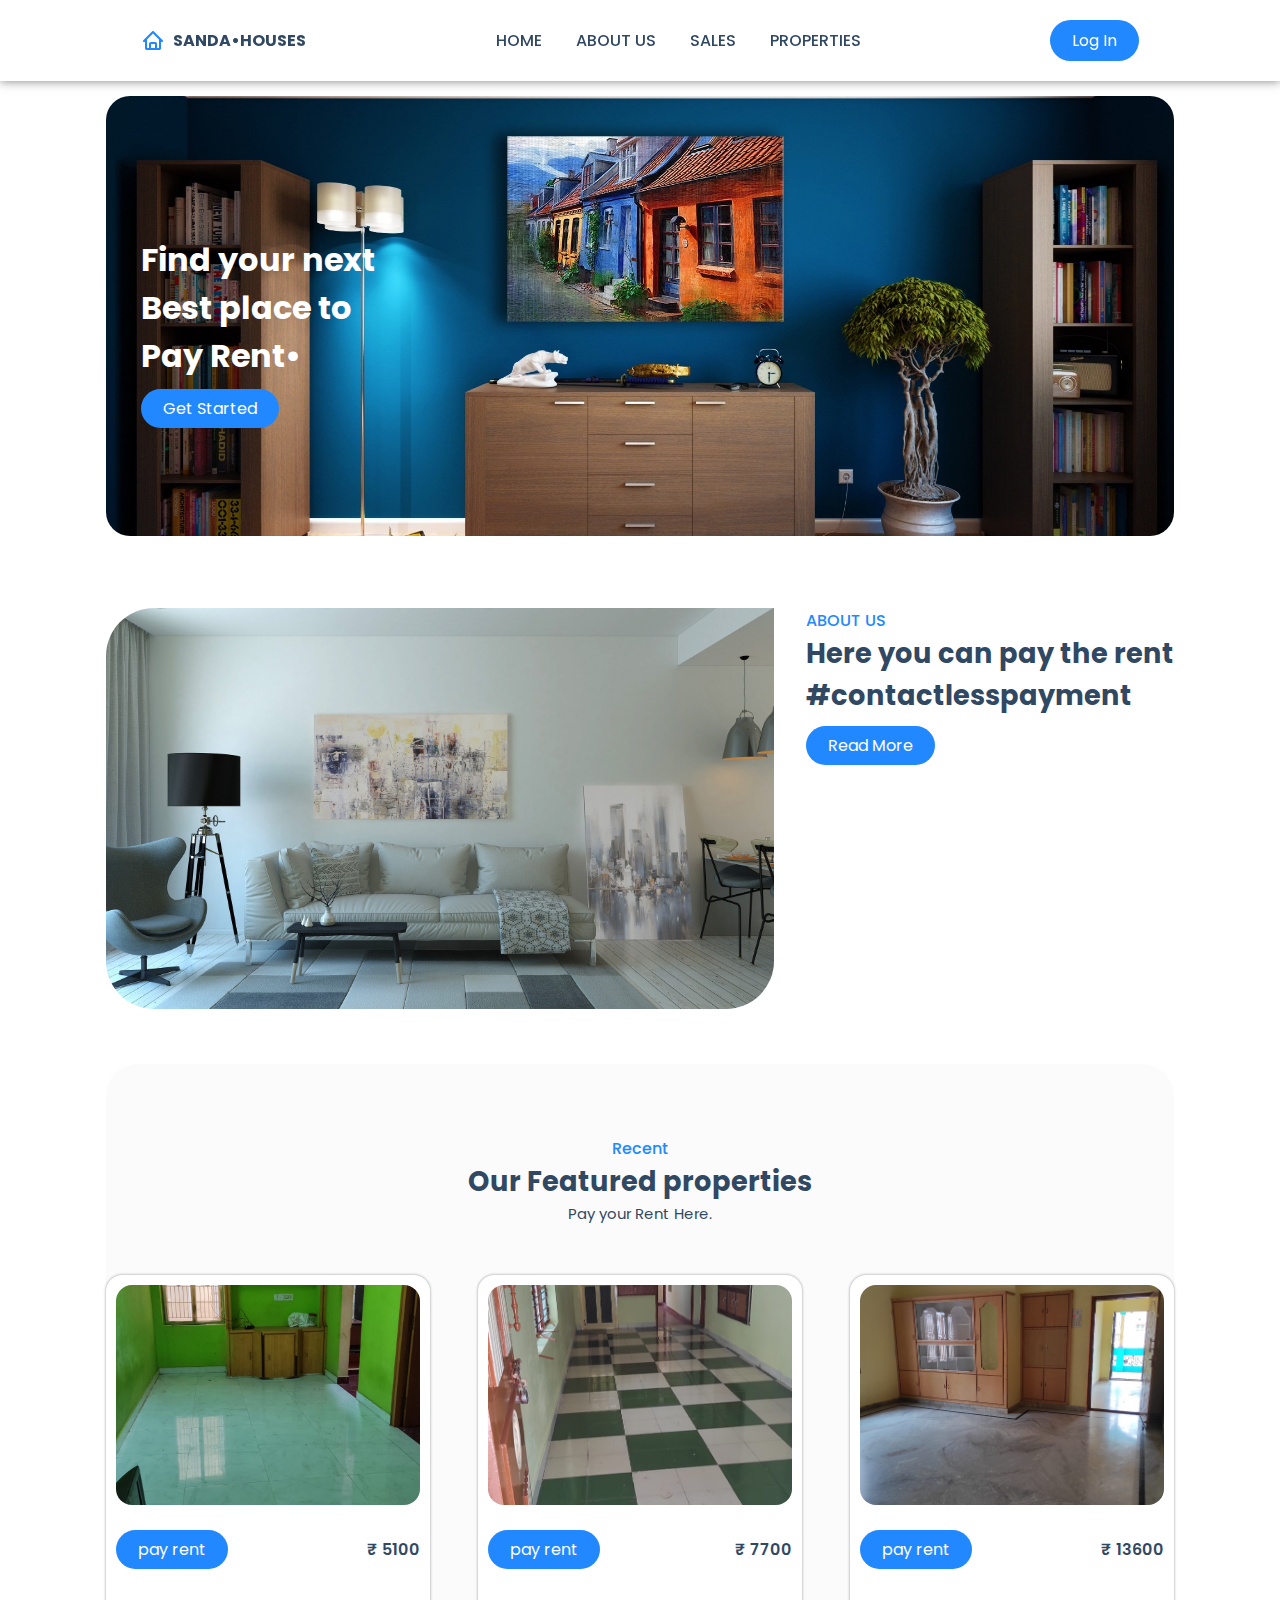
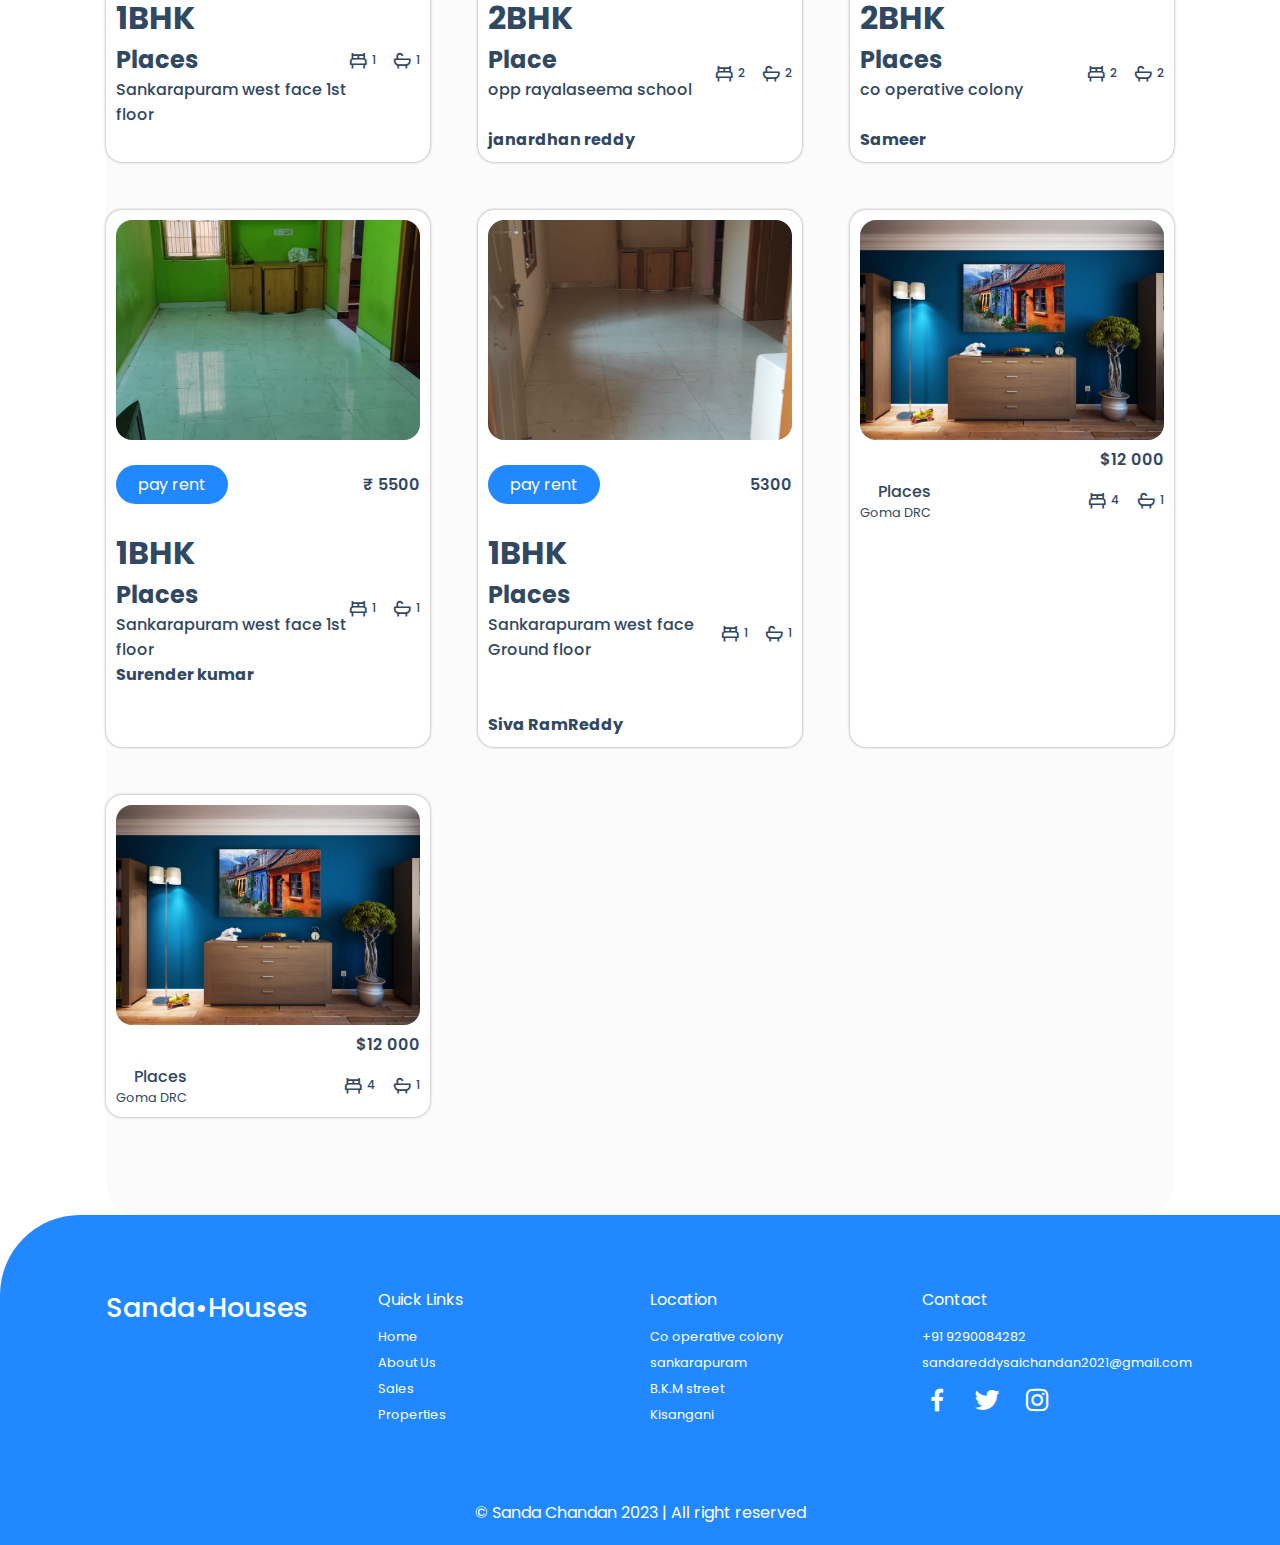
==== index.html @ 8b3c534a "initial commit" ====
<!DOCTYPE html>
<html lang="en">
  <head>
    <meta charset="UTF-8" />
    <meta http-equiv="X-UA-Compatible" content="IE=edge" />
    <meta name="viewport" content="width=device-width, initial-scale=1.0" />
    <title>Home - House Rental | Rajendra</title>
    <!-- Custom CSS -->
    <link rel="stylesheet" href="css/style.css" />
    <!-- Icons -->
    <link
      rel="stylesheet"
      href="https://cdn.jsdelivr.net/npm/boxicons@latest/css/boxicons.min.css"
    />
  </head>
  <body>
    <!-- NAVIGATION BAR -->
    <header>
      <div class="nav container">
        <a href="index.html" class="logo"
          ><i class="bx bx-home"></i>SANDA&bull;HOUSES</a
        >
        <input type="checkbox" name="" id="menu" />
        <label for="menu" class="bx bx-menu" id="menu-icon"></label>
        <ul class="navbar">
          <li><a href="#home">Home</a></li>
          <li><a href="#about">About Us</a></li>
          <li><a href="#sales">Sales</a></li>
          <li><a href="#prop">Properties</a></li>
        </ul>
        <a href="login.html" class="btn">Log In</a>
      </div>
    </header>

    <!-- HOME SECTION -->
    <section class="home container" id="home">
      <div class="home-text">
        <h1>Find your next<br />Best place to<br />Pay Rent&bull;</h1>
        <a href="#prop" class="btn">Get Started</a>
      </div>
    </section>

    <!-- ABOUT SECTION -->
    <section class="about container" id="about">
      <div class="about-img">
        <img src="./images/home.jpg" alt="" />
      </div>
      <div class="about-text">
        <span>About Us</span>
        <h2>Here you can pay the rent <br /> #contactlesspayment</h2>
        <p>
          
        </p>
        <p>
          
        </p>
        <a href="" class="btn">Read More</a>
      </div>
    </section>

 

    <!-- PROPERTIES SECTION -->
    <section class="prop container" id="prop">
      <div class="heading">
        <span>Recent</span>
        <h2>Our Featured properties</h2>
        <p>
          Pay your Rent 
          Here.
        </p>
      </div>
      <div class="prop-cont container" >

        <div class="box">
          <img src="./images/sanka 1bhk.jpg" alt="" /><br><br>
          
          <a href="mompayment.html" class="btn">pay rent</a>
          <h3>₹ 5100</h3>
          <div class="content">
            <div class="text">
              <h1>1BHK</h1>
              <h2>Places</h2>
              <h3>Sankarapuram west face 1st floor </h3><br><br>
              <h4> </h4>
              
            </div>
            <div class="icon">
              <i class="bx bx-bed"><span>1</span></i>
              <i class="bx bx-bath"><span>1</span></i>
            </div>
          </div>
        </div>
        <div class="box">
          <img src="./images/2bhk co.jpg" alt="" /><br>
          <br />
          <a href="payment.html" class="btn">pay rent</a>
          <h3>₹ 7700</h3>
          <div class="content">
            <div class="text">
              <h1>2BHK</h1>
              <h2>Place</h3>
              <h3>opp rayalaseema school</h3>
              <br><br>
              <h4> janardhan reddy</h4>
            </div>
            <div class="icon">
              <i class="bx bx-bed"><span>2</span></i>
              <i class="bx bx-bath"><span>2</span></i>
            </div>
          </div>
        </div>

        <div class="box">
          <img src="./images/2bhk 133.jpg" alt="" /><br><br>
          <a href="payment.html" class="btn">pay rent</a>
          <h3>₹ 13600</h3>
          <div class="content">
            <div class="text">
              <h1>2BHK</h1>
              <h2>Places</h2>
              <h3>co operative colony</h3><br><br>
                <h4> Sameer</h4>
            </div>
            <div class="icon">
              <i class="bx bx-bed"><span>2</span></i>
              <i class="bx bx-bath"><span>2</span></i>
            </div>
          </div>
        </div>

        <div class="box">
          <img src="./images/sanka 1bhk.jpg" alt="" /><br><br>
          
          <a href="mompayment.html" class="btn">pay rent</a>
          <h3>₹ 5500</h3>
          <div class="content">
            <div class="text">
              <h1>1BHK</h1>
              <h2>Places</h2>
              <h3>Sankarapuram west face 1st floor </h3><br><br>
              <h4> Surender kumar</h4>
              
            </div>
            <div class="icon">
              <i class="bx bx-bed"><span>1</span></i>
              <i class="bx bx-bath"><span>1</span></i>
            </div>
          </div>
        </div>

        <div class="box">
          <img src="./images/1Bhk san west.jpg" alt="" /><br><br>
          <a href="" class="btn">pay rent</a>
          <h3>5300</h3>
          <div class="content">
            <div class="text">
              <h1>1BHK</h1>
              <h2>Places</h2>
              <h3>Sankarapuram west face Ground floor</h3><br><br>
              <br>
              <br>
              <h4>Siva RamReddy</h4>
            </div>
            <div class="icon">
              <i class="bx bx-bed"><span>1</span></i>
              <i class="bx bx-bath"><span>1</span></i>
            </div>
          </div>
        </div>

        <div class="box">
          <img src="./images/home3.jpg" alt="" />
          <h3>$12 000</h3>
          <div class="content">
            <div class="text">
              <h3>Places</h3>
              <p>Goma DRC</p>
            </div>
            <div class="icon">
              <i class="bx bx-bed"><span>4</span></i>
              <i class="bx bx-bath"><span>1</span></i>
            </div>
          </div>
        </div>

        <div class="box">
          <img src="./images/home3.jpg" alt="" />
          <h3>$12 000</h3>
          <div class="content">
            <div class="text">
              <h3>Places</h3>
              <p>Goma DRC</p>
            </div>
            <div class="icon">
              <i class="bx bx-bed"><span>4</span></i>
              <i class="bx bx-bath"><span>1</span></i>
            </div>
          </div>
        </div>
      </div>
    </section>

 
    <!-- FOOTER SECTION -->
    <section class="footer">
      <div class="foot-cont container">
        <h2>Sanda&bull;Houses</h2>
        <div class="footer-box">
          <h3>Quick Links</h3>
          <a href="#home">Home</a>
          <a href="#about">About Us</a>
          <a href="#sales">Sales</a>
          <a href="#prop">Properties</a>
        </div>

        <div class="footer-box">
          <h3>Location</h3>
          <a href="#prop">Co operative colony</a>
          <a href="#prop">sankarapuram</a>
          <a href="#prop">B.K.M street</a>
          <a href="#prop">Kisangani</a>
        </div>

        <div class="footer-box">
          <h3>Contact</h3>
          <a href="#">+91 9290084282</a>
          <a href="#">sandareddysaichandan2021@gmail.com</a>
          <div class="social">
            <a href="#"><i class="bx bxl-facebook"></i></a>
            <a href="#"><i class="bx bxl-twitter"></i></a>
            <a href="#"><i class="bx bxl-instagram"></i></a>
          </div>
        </div>
      </div>
    </section>

    <div class="copy">
      <p>&#169; Sanda Chandan 2023 | All right reserved</p>
    </div>
  </body>
</html>
---- css/style.css ----
@import url("https://fonts.googleapis.com/css2?family=Poppins:wght@300;400;500;600&display=swap");

* {
  margin: 0;
  padding: 0;
  box-sizing: border-box;
  font-family: "Poppins", sans-serif;
  scroll-behavior: smooth;
  scroll-padding-top: 4rem;
  list-style: none;
  text-decoration: none;
}

:root {
  --primary-color: #2288ff;
  --second-color: #192f6a;
  --text-color: #314863;
  --back-color: #fff;
  --hover-color: #3492fd;
  --box-shadow: 0 0 3px rgba(0, 0, 0, 0.4);
}
img {
  width: 100%;
}
body {
  color: var(--text-color);
}

header {
  display: block;
  width: 100%;
  box-shadow: 0 0 10px rgba(0, 0, 0, 0.5);
  background: var(--back-color);
  position: fixed;
  top: 0;
  left: 0;
  z-index: 100;
}

section {
  padding: 4.5rem 0 3rem;
}

.container {
  max-width: 1068px;
  margin-left: auto;
  margin-right: auto;
}

/* Naviagtion bar */
.nav {
  display: flex;
  align-items: center;
  justify-content: space-between;
  padding: 20px 35px;
}
.logo {
  display: flex;
  align-items: center;
  column-gap: 0.5rem;
  font-size: 1rem;
  font-weight: 700;
  color: var(--text-color);
  text-transform: uppercase;
}
.logo .bx {
  font-size: 24px;
  color: var(--primary-color);
}
.navbar {
  display: flex;
}
.navbar a {
  padding: 8px 17px;
  color: var(--text-color);
  font-size: 1rem;
  text-transform: uppercase;
  font-weight: 500;
}
.navbar a:hover {
  color: var(--primary-color);
}
#menu {
  display: none;
}
#menu-icon {
  font-size: 24px;
  cursor: pointer;
  display: none;
}
.btn {
  padding: 8px 22px;
  background: var(--primary-color);
  color: var(--back-color);
  border-radius: 5rem;
}
.btn:hover {
  background: var(--second-color);
}

/* Home section */
.home {
  margin-top: 6rem;
  background: url(../images/home3.jpg);
  background-repeat: no-repeat;
  background-size: cover;
  background-position: center;
  height: 440px;
  border-radius: 1.5rem;
  display: flex;
  align-items: center;
}
.home-text {
  padding-left: 35px;
}
.home-text h1 {
  color: var(--back-color);
  /* color: rgba(255, 255, 255, 0.788); */
  font-size: 2rem;
  margin-bottom: 1rem;
}

.about {
  display: grid;
  grid-template-columns: repeat(auto-fit, minmax(18rem, auto));
  gap: 2rem;
}

.about-img img {
  border-radius: 3rem 0 3rem 3rem;
}

.about-text span {
  font-size: 1rem;
  text-transform: uppercase;
  font-weight: 500;
  color: var(--primary-color);
}

.about-text h2 {
  font-size: 1.7rem;
}

.about-text p {
  font-size: 0.93rem;
  margin: 1rem 0 1rem;
}

.sale {
  display: grid;
  grid-template-columns: repeat(auto-fit, minmax(240px, auto));
  gap: 2.4rem;
}

.sale .box {
  padding: 20px;
  background: var(--back-color);
  box-shadow: var(--box-shadow);
  text-align: center;
  border-radius: 2rem;
}

.sale .box:hover {
  background: var(--second-color);
  color: var(--back-color);
  transition: 0.3s all linear;
}

.sale .box .bx {
  padding: 10px;
  border-radius: 50%;
  background: #f6f6f6;
  color: var(--primary-color);
  font-size: 20px;
}
.sale .box h3 {
  font-size: 1.1rem;
  margin: 1rem 0 0.4rem;
}
.sale .box p {
  font-size: 00.93rem;
}

.heading {
  text-align: center;
}

.heading span {
  font-weight: 500;
  color: var(--primary-color);
}

.heading h2 {
  font-size: 1.7rem;
}
.heading p {
  font-size: 00.93rem;
}

.prop {
  background: #fbfbfb;
  border-radius: 2rem;
}

.prop-cont {
  display: grid;
  grid-template-columns: repeat(auto-fit, minmax(240px, auto));
  gap: 3rem;
  padding: 50px 0;
}

.prop-cont .box {
  background: var(--back-color);
  padding: 10px;
  border-radius: 1rem;
  box-shadow: var(--box-shadow);
}
.prop-cont .box:hover {
  transform: translateY(-10px);
  transition: 0.5s;
}
.prop-cont .box img {
  border-radius: 1rem;
  height: 220px;
  object-fit: cover;
  object-position: center;
}
.prop-cont .box h3 {
  font-size: 1rem;
  font-weight: 600;
  float: right;
}
.prop-cont .box .content {
  display: flex;
  justify-content: space-between;
  margin-top: 2rem;
}
.prop-cont .box .content .text h3 {
  font-weight: 500;
}
.prop-cont .box .content .text p {
  font-size: 0.8rem;
}
.prop-cont .box .content .icon {
  display: flex;
  align-items: center;
  column-gap: 1rem;
}

.prop-cont .box .content .icon .bx {
  display: flex;
  align-items: center;
  font-size: 20px;
}
.prop-cont .box .content .icon span {
  font-size: 12px;
  font-weight: 500;
  margin-left: 4px;
}

.newsletter {
  display: flex;
  flex-direction: column;
  align-items: center;
  row-gap: 2rem;
  justify-content: center;
  text-align: center;
}

.newsletter h2 {
  font-size: 1.7rem;
}

.newsletter form {
  background: var(--back-color);
  box-shadow: var(--box-shadow);
  padding: 6px 10px;
  border-radius: 5rem;
}

.newsletter form input {
  border: none;
  outline: none;
  font-size: 1rem;
  padding-right: 10px;
}

.newsletter #email-box {
  width: 280px;
}

.newsletter .btn {
  padding: 12px 34px;
  font-weight: 500;
  text-transform: uppercase;
}

.footer {
  background: var(--primary-color);
  color: var(--back-color);
  border-radius: 5rem 0 0 0;
}

.foot-cont {
  display: grid;
  grid-template-columns: repeat(auto-fit, minmax(240px, auto));
  gap: 2rem;
}

.foot-cont h2 {
  font-size: 1.7rem;
  font-weight: 500;
}

.footer-box {
  display: flex;
  flex-direction: column;
}

.footer-box h3 {
  margin-bottom: 1rem;
  font-size: 1rem;
  font-weight: 400;
}

.footer-box a {
  font-size: 0.8rem;
  color: var(--back-color);
  font-weight: 400;
  margin-bottom: 0.5rem;
}
.footer-box a:hover {
  color: orange;
}

.social a {
  font-size: 30px;
  margin-right: 1rem;
}

.social a:hover {
  color: var(--second-color);
}
.copy {
  padding: 20px;
  text-align: center;
  color: var(--back-color);
  background: var(--primary-color);
}

.login {
  display: grid;
  grid-template-columns: 0.4fr 1fr;
  align-items: center;
  min-height: 80vh;
  margin: 6rem;
  gap: 2rem;
}

.log-cont {
  display: grid;
  flex-direction: column;
  row-gap: 1rem;
}
.log-cont h2 {
  font-size: 1.4rem;
}
.log-cont p {
  font-size: 0.9rem;
}
.log-cont form {
  display: flex;
  flex-direction: column;
}
.log-cont form span {
  font-size: 0.9rem;
  color: #8a8a8a;
  margin-bottom: 4px;
}
.log-cont form input {
  border: 1px solid #8a8a8a;
  outline: none;
  padding: 10px;
  margin-bottom: 1rem;
  background: var(--back-color);
}

.log-cont form .button {
  outline: none;
  border: none;
  background: var(--primary-color);
  color: var(--back-color);
  font-size: 0.85rem;
  font-weight: 500;
}
.log-cont form .button:hover {
  background: var(--second-color);
}

.log-cont form a {
  font-size: 0.9rem;
  text-align: right;
}

.log-cont .btn {
  border-radius: 0;
  text-align: center;
}

/* Media Queries */

@media (max-width: 1080px) {
  .container {
    margin-left: 1rem;
    margin-right: 1rem;
  }
}

@media (max-width: 880px) {
  section {
    padding: 4rem 0 3rem;
  }

  .prop-cont {
    grid-template-columns: repeat(auto-fit, minmax(200px, auto));
    gap: 1rem;
    padding: 0 10px;
  }

  .foot-cont {
    grid-template-columns: repeat(auto-fit, minmax(200px, auto));
    gap: 1rem;
  }

  .login {
    grid-template-columns: 0.6fr 1fr;
  }
}

@media (max-width: 768px) {
  .nav {
    padding: 10px 0;
  }
  #menu-icon {
    display: initial;
  }
  .navbar {
    position: absolute;
    top: 100%;
    right: 0;
    left: 0;
    display: flex;
    flex-direction: column;
    background: var(--second-color);
    text-align: center;
    clip-path: circle(0% at 100% 1%);
    transition: 0.6s;
  }
  .navbar a {
    display: block;
    margin: 1rem;
    padding: 20px;
    color: var(--back-color);
  }
  .navbar a:hover {
    background: var(--primary-color);
    transition: 0.2s;
  }
  #menu:checked ~ .navbar {
    clip-path: circle(144% at 100% 1%);
  }
  .about-text span {
    font-size: 0.9rem;
  }

  .about-text h2,
  .heading h2,
  .newsletter h2 {
      font-size: 1.4rem;
  }
}

@media (max-width: 638px){
    .about-text{
        text-align: center;
    }
    .about-img{
        order: 2;
    }
    .login{
        grid-template-columns: 0.8fr 1fr;
    }
    .login{
        margin-top: 3rem;
    }
}

@media (max-width: 572px){
    .login-image{
        display: none;
    }
    .login{
        justify-content: center;
        grid-template-columns: 1fr;
    }
}

@media (max-width: 442px){
  .home-text{
      padding-left: 14px;
  }
  .home-text h1{
      font-size: 1.7rem;
  }

  .about-text h2, .heading h2, .newsletter h2{
      font-size: 1.2rem;
  }
  .prop-cont{
      padding: 0;
  }

  .newsletter #email-box{
      width: 100px;
  }
  .footer{
      border-radius: 3rem 0 0 0;
      text-align: center;
  }
}
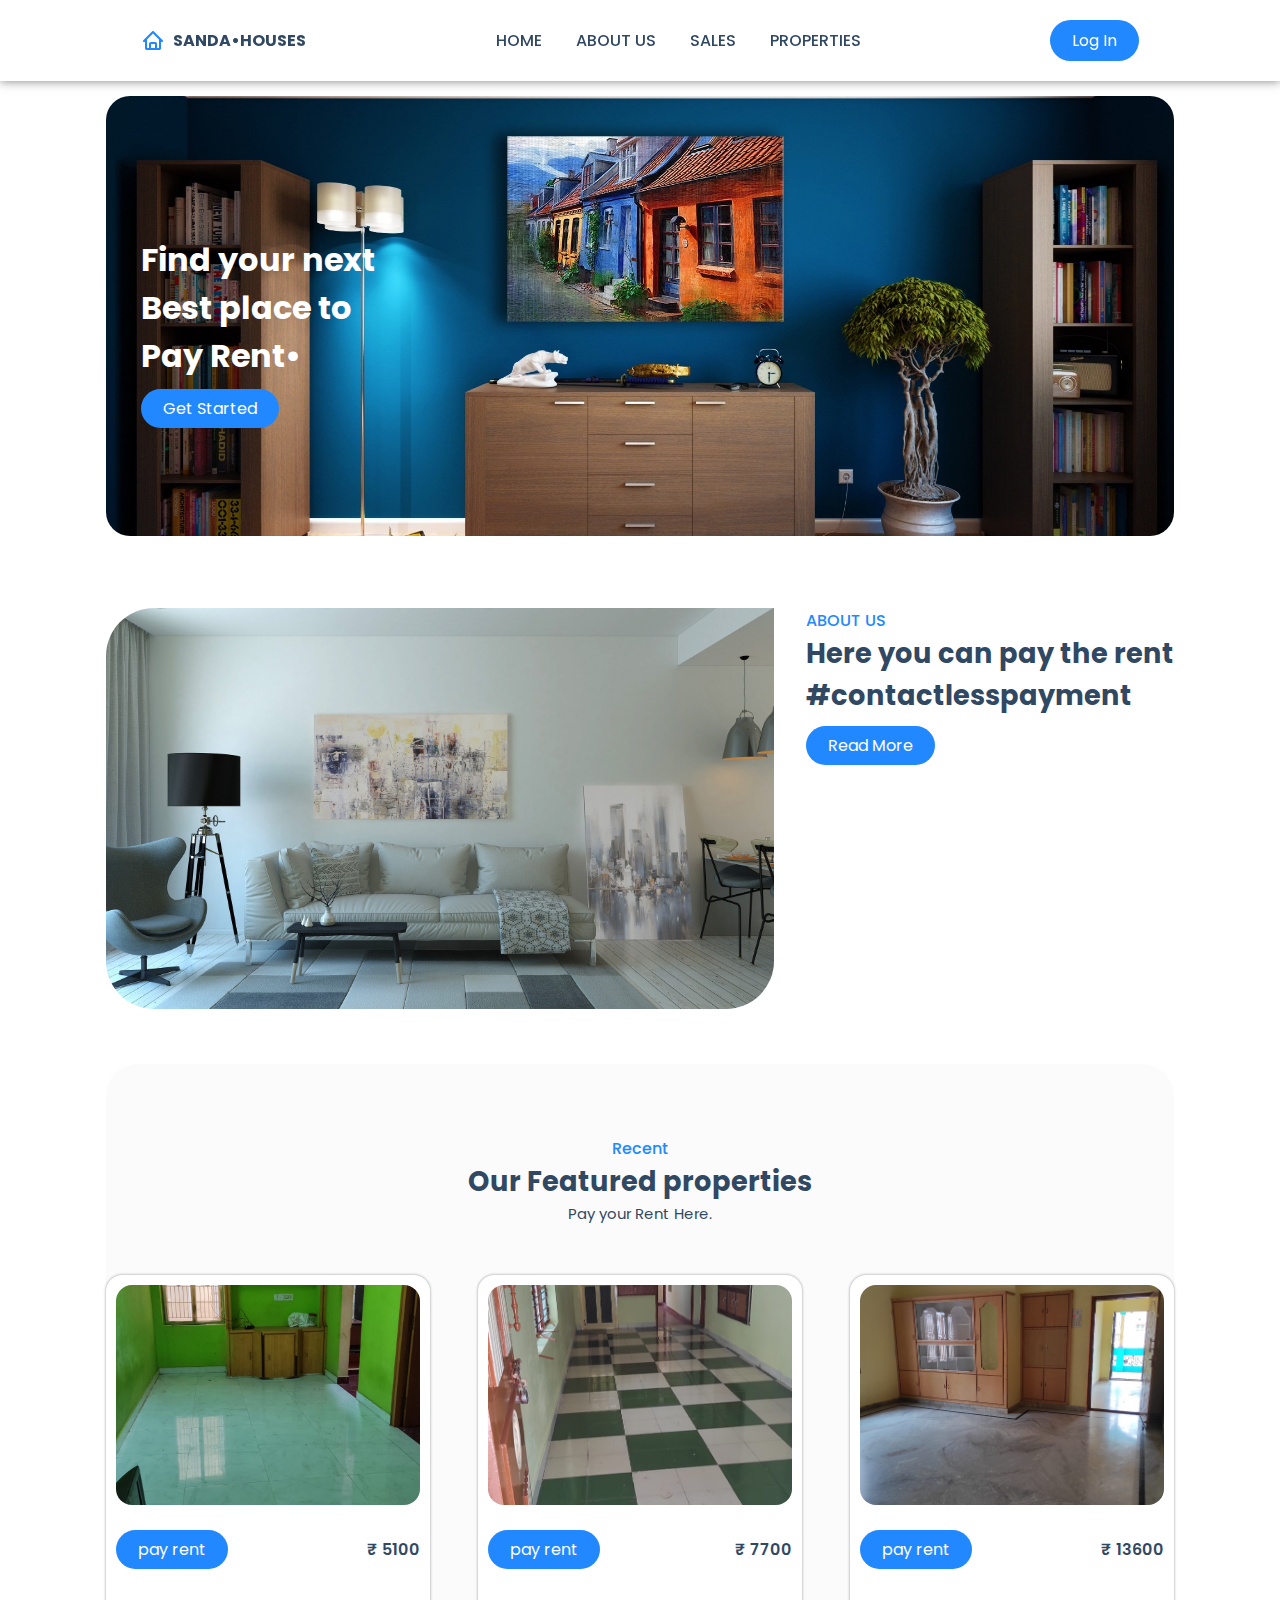
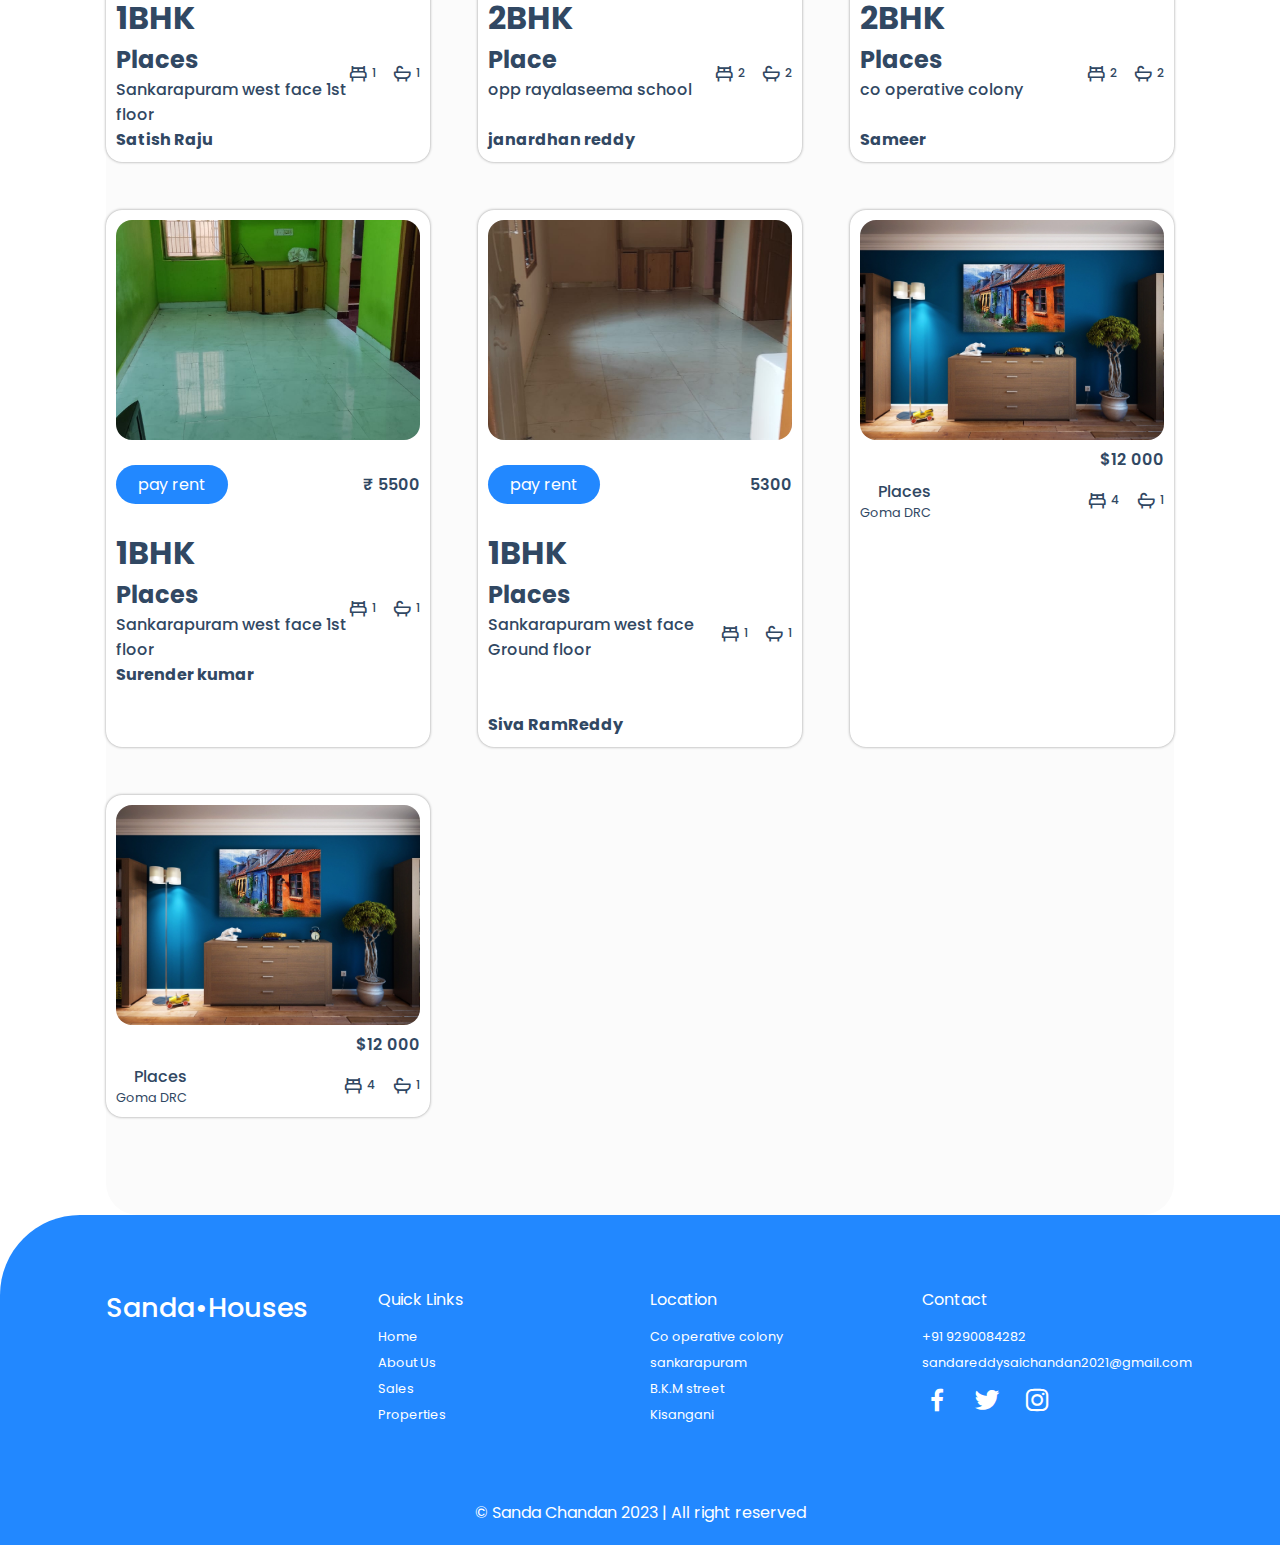
==== commit 2699e7e4: "Update index.html" ====
--- a/index.html
+++ b/index.html
@@ -82,7 +82,7 @@
               <h1>1BHK</h1>
               <h2>Places</h2>
               <h3>Sankarapuram west face 1st floor </h3><br><br>
-              <h4> </h4>
+              <h4>Satish Raju </h4>
               
             </div>
             <div class="icon">
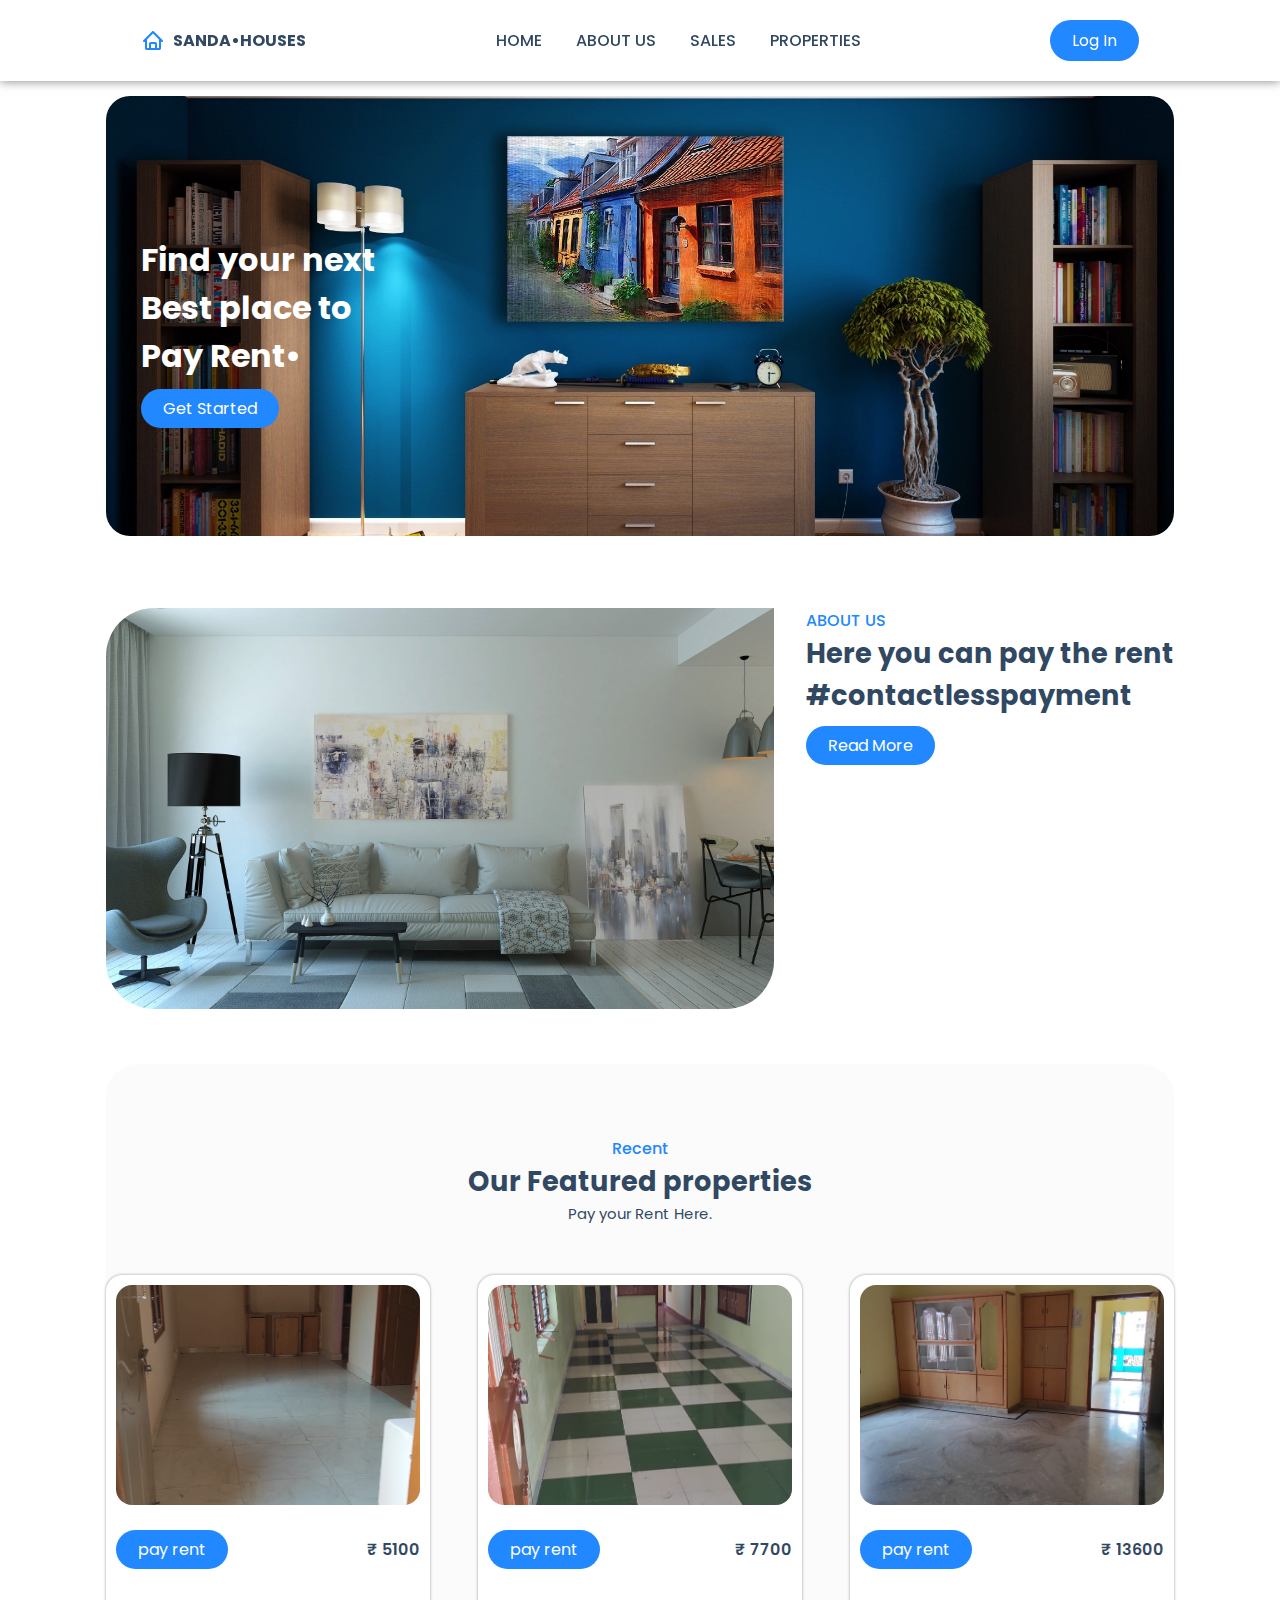
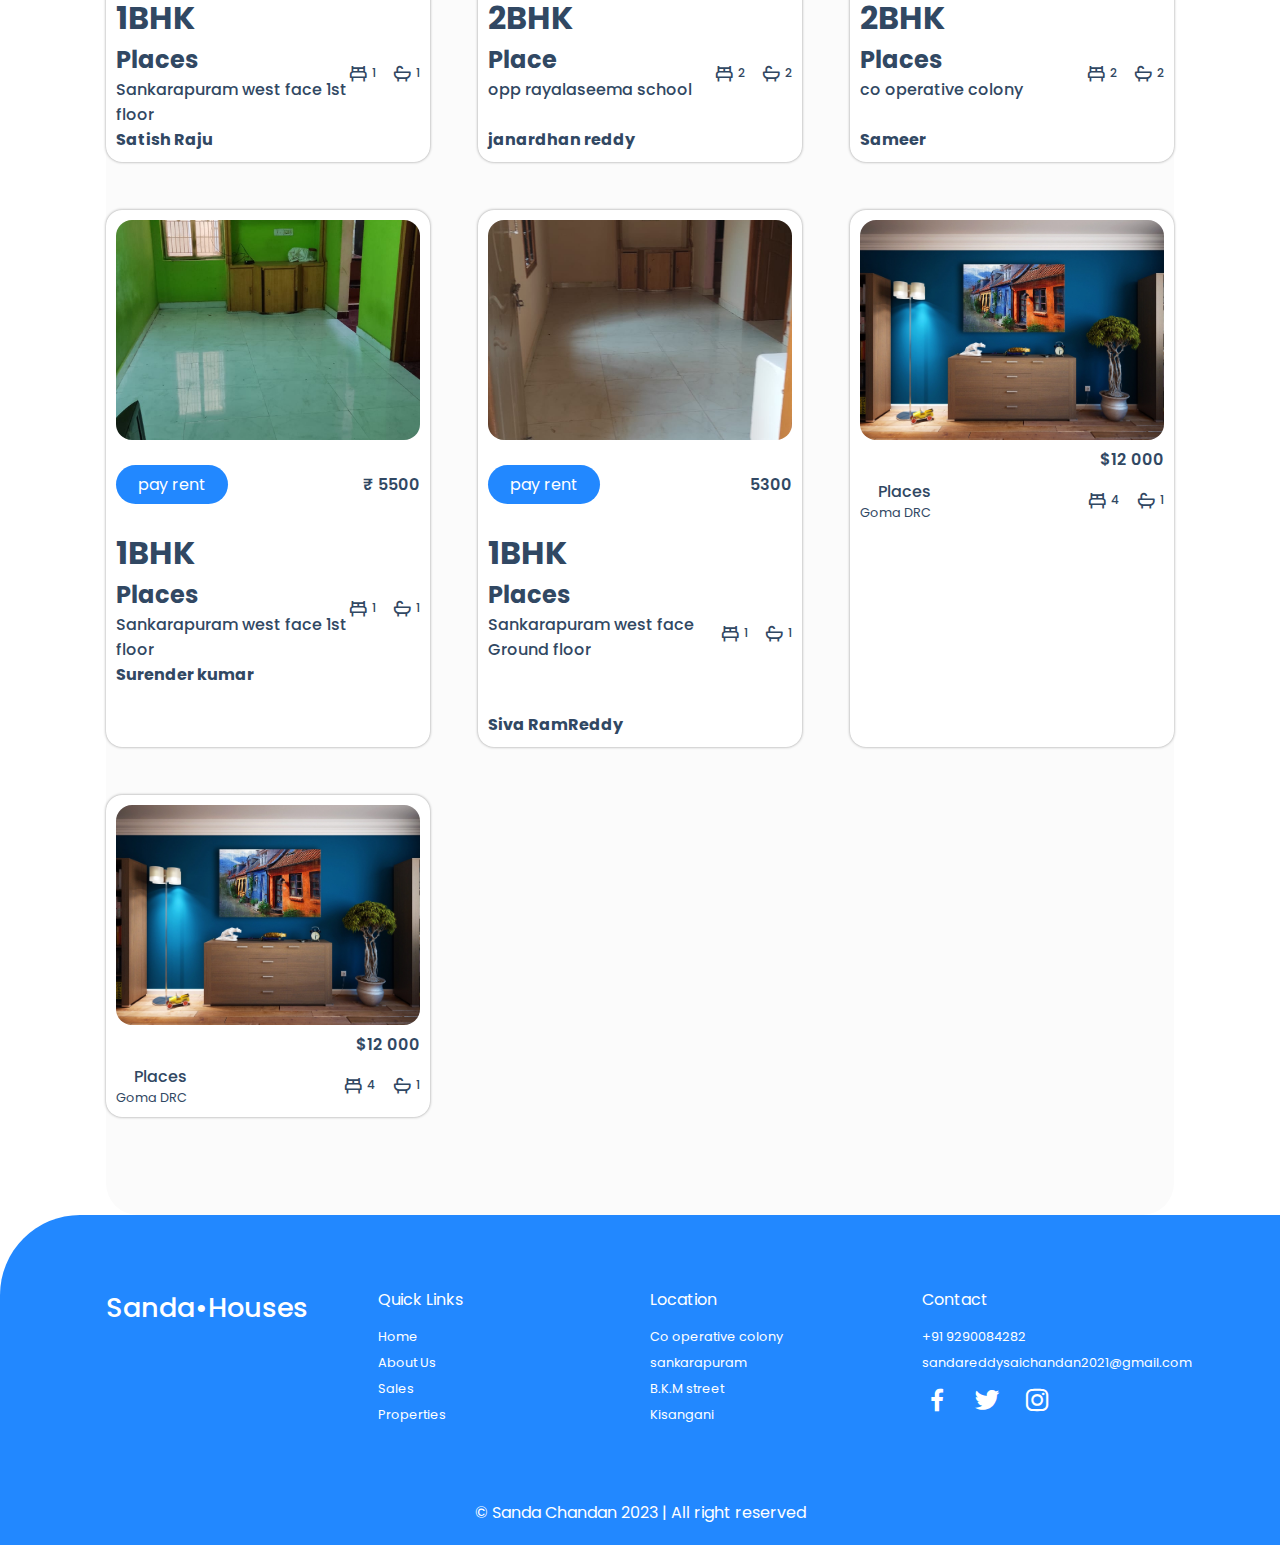
==== commit d6947994: "Update index.html" ====
--- a/index.html
+++ b/index.html
@@ -73,7 +73,7 @@
       <div class="prop-cont container" >
 
         <div class="box">
-          <img src="./images/sanka 1bhk.jpg" alt="" /><br><br>
+          <img src="./images/1Bhk san west.jpg" alt="" /><br><br>
           
           <a href="mompayment.html" class="btn">pay rent</a>
           <h3>₹ 5100</h3>
